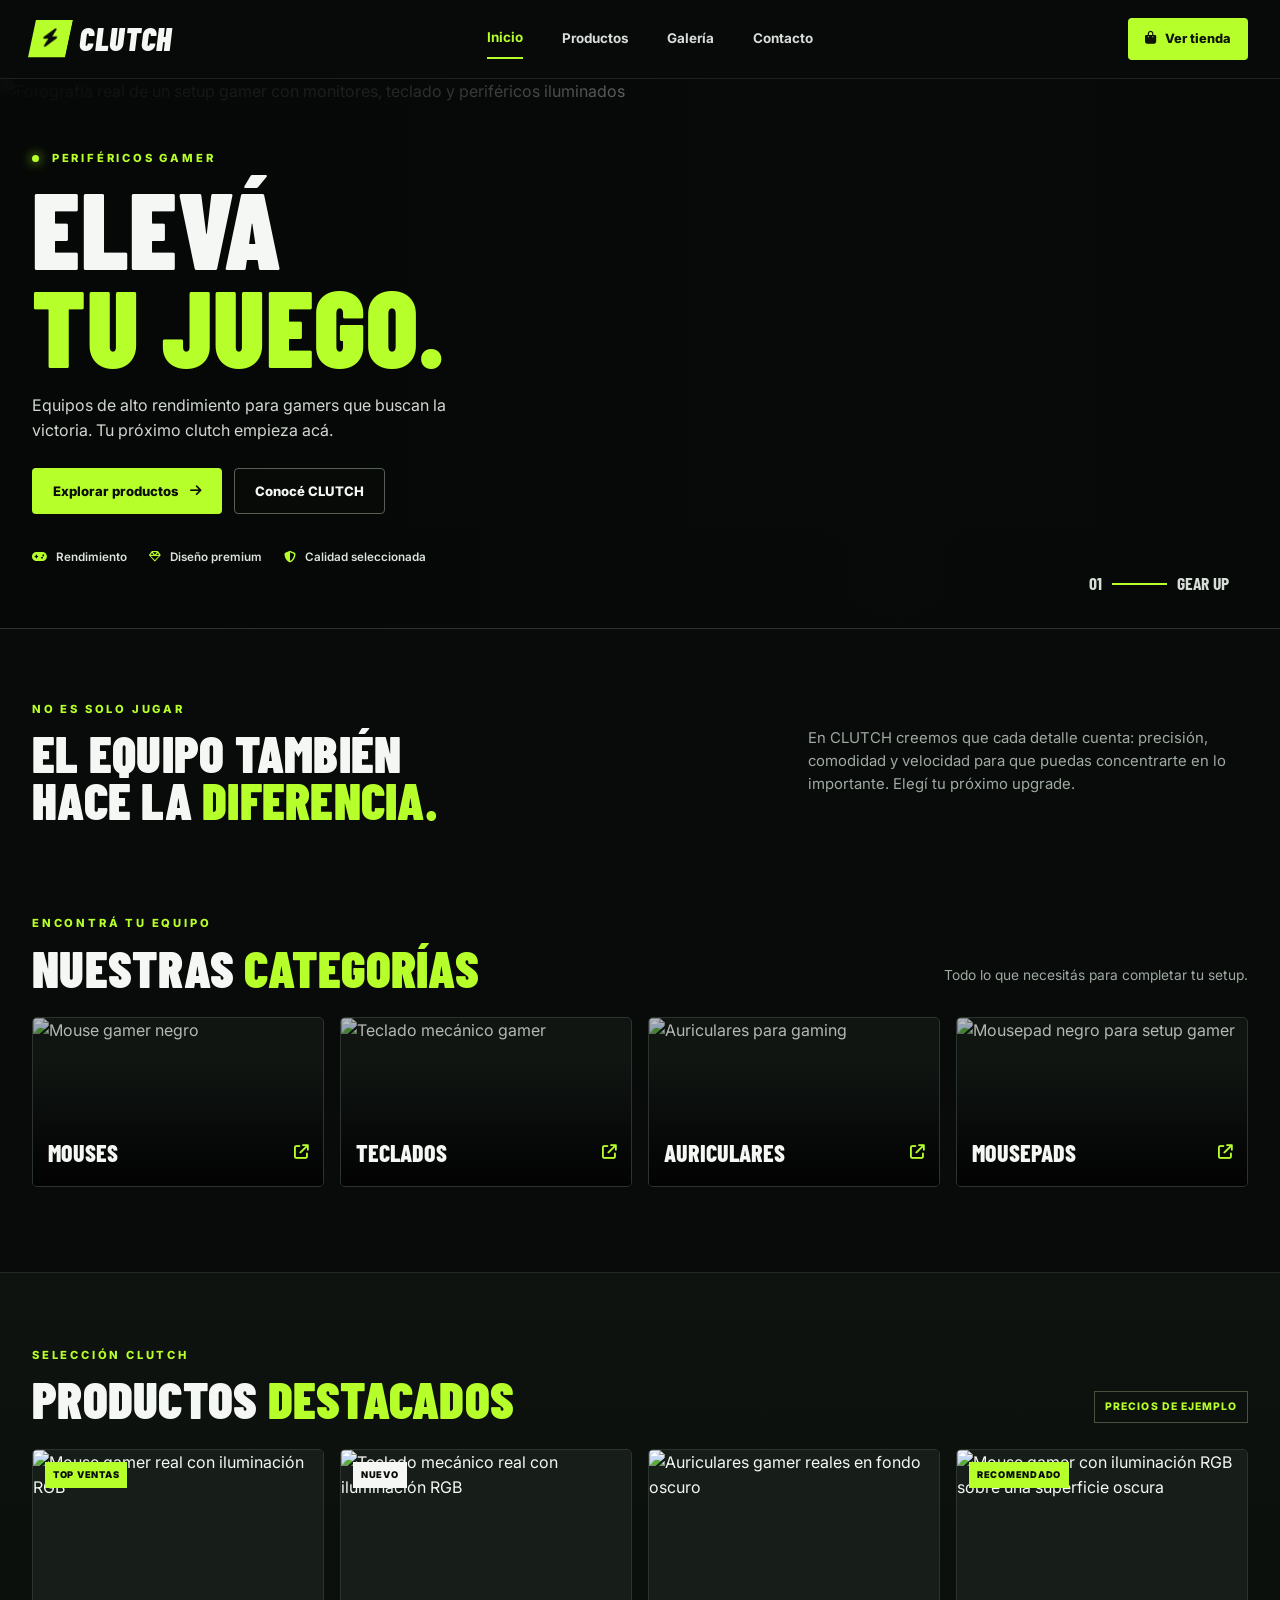
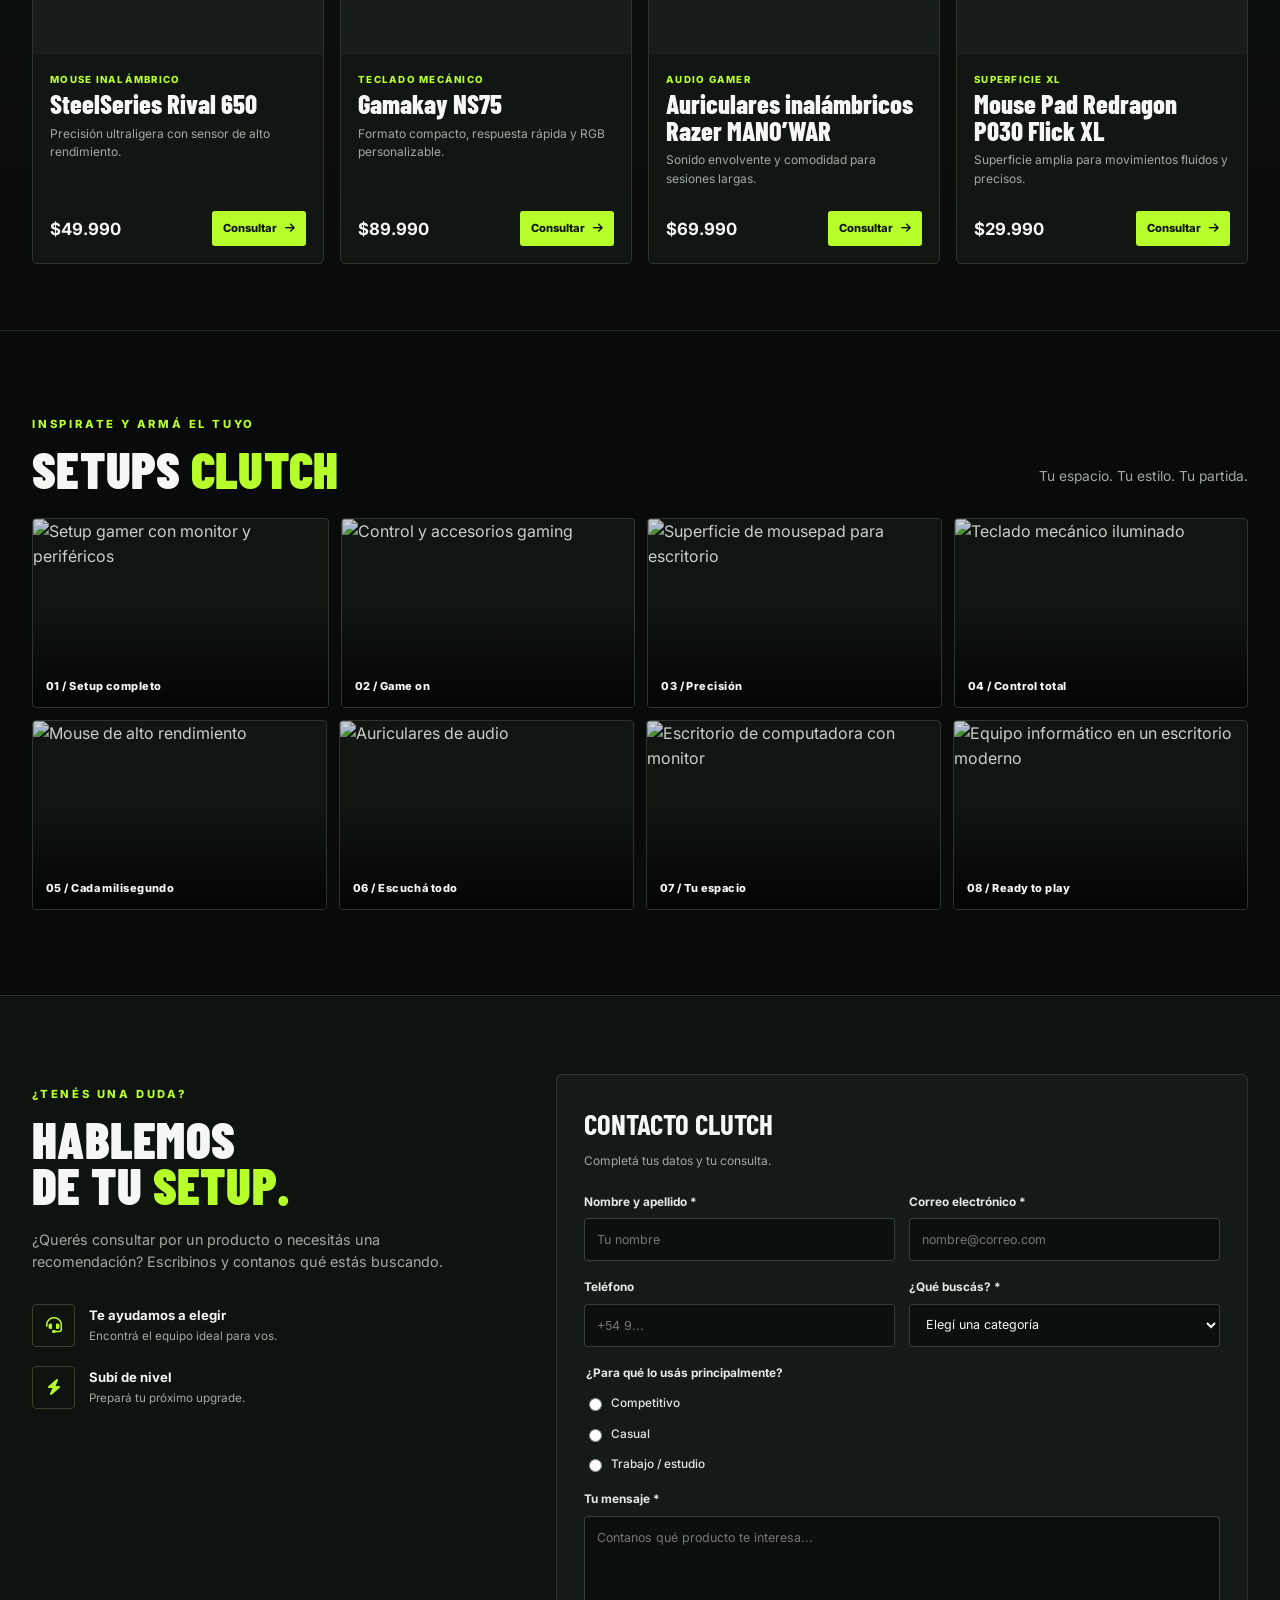
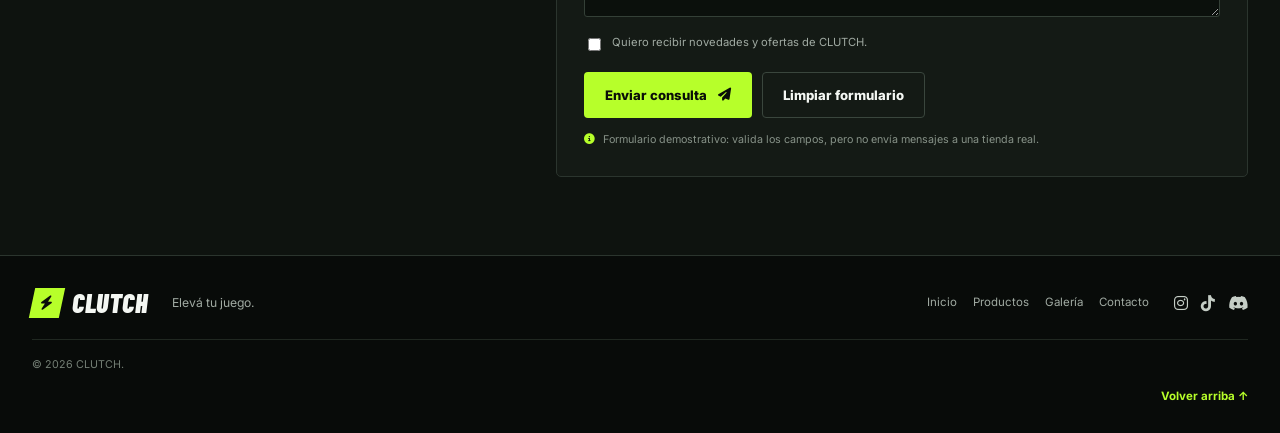
==== index.html @ 19887356 "feat: crear estructura inicial de CLUTCH" ====
<!DOCTYPE html>
<html lang="es">
<head>
  <meta charset="UTF-8">
  <meta name="viewport" content="width=device-width, initial-scale=1.0">
  <meta name="description" content="CLUTCH: periféricos gamer para elevar tu juego. Mouses, teclados, auriculares y mousepads.">
  <title>CLUTCH | Elevá tu juego</title>
  <link rel="preconnect" href="https://fonts.googleapis.com">
  <link rel="preconnect" href="https://fonts.gstatic.com" crossorigin>
  <link href="https://fonts.googleapis.com/css2?family=Barlow+Condensed:wght@500;600;700;800;900&family=Inter:wght@400;500;600;700;800&display=swap" rel="stylesheet">
  <link rel="stylesheet" href="https://cdnjs.cloudflare.com/ajax/libs/font-awesome/6.5.2/css/all.min.css">
  <link rel="stylesheet" href="css/styles.css">
</head>
<body>
  <!-- Encabezado: marca y navegación semántica -->
  <header class="site-header" id="inicio">
    <a class="brand" href="#inicio" aria-label="CLUTCH, inicio">
      <span class="brand-symbol" aria-hidden="true"><i class="fa-solid fa-bolt"></i></span>
      <span>CLUTCH</span>
    </a>
    <nav class="main-nav" aria-label="Navegación principal">
      <a class="active" href="#inicio">Inicio</a>
      <a href="#productos">Productos</a>
      <a href="#galeria">Galería</a>
      <a href="#contacto">Contacto</a>
    </nav>
    <a class="header-cta" href="#productos"><i class="fa-solid fa-bag-shopping" aria-hidden="true"></i> Ver tienda</a>
  </header>

  <main>
    <!-- Sección 1: portada / hero con imagen amplia -->
    <section class="hero" aria-labelledby="hero-title">
      <img class="hero-bg" src="https://images.unsplash.com/photo-1636487658581-a7d60d465e35?auto=format&fit=crop&w=1800&q=90" alt="Fotografía real de un setup gamer con monitores, teclado y periféricos iluminados">
      <div class="hero-shade"></div>
      <div class="hero-content">
        <p class="eyebrow"><span class="live-dot"></span> PERIFÉRICOS GAMER</p>
        <h1 id="hero-title">ELEVÁ<br><span>TU JUEGO.</span></h1>
        <p class="hero-text">Equipos de alto rendimiento para gamers que buscan la victoria. Tu próximo clutch empieza acá.</p>
        <div class="hero-actions">
          <a class="button button-primary" href="#productos">Explorar productos <i class="fa-solid fa-arrow-right" aria-hidden="true"></i></a>
          <a class="button button-outline" href="#marca">Conocé CLUTCH</a>
        </div>
        <div class="hero-points"><span><i class="fa-solid fa-gamepad" aria-hidden="true"></i> Rendimiento</span><span><i class="fa-regular fa-gem" aria-hidden="true"></i> Diseño premium</span><span><i class="fa-solid fa-shield-halved" aria-hidden="true"></i> Calidad seleccionada</span></div>
      </div>
      <div class="hero-index" aria-hidden="true">01 <span></span> GEAR UP</div>
    </section>

    <!-- Presentación breve de la marca -->
    <section class="brand-intro section-wrap" id="marca">
      <div><p class="eyebrow">NO ES SOLO JUGAR</p><h2>EL EQUIPO TAMBIÉN<br>HACE LA <span>DIFERENCIA.</span></h2></div>
      <p>En CLUTCH creemos que cada detalle cuenta: precisión, comodidad y velocidad para que puedas concentrarte en lo importante. Elegí tu próximo upgrade.</p>
    </section>

    <!-- Categorías -->
    <section class="categories section-wrap" aria-labelledby="categories-title">
      <div class="section-title"><div><p class="eyebrow">ENCONTRÁ TU EQUIPO</p><h2 id="categories-title">NUESTRAS <span>CATEGORÍAS</span></h2></div><p>Todo lo que necesitás para completar tu setup.</p></div>
      <div class="category-grid">
        <a class="category-card" href="#productos"><img src="https://images.unsplash.com/photo-1636036758527-266adfee3fcf?auto=format&fit=crop&w=900&q=85" alt="Mouse gamer negro"><span>Mouses <i class="fa-solid fa-arrow-up-right-from-square" aria-hidden="true"></i></span></a>
        <a class="category-card" href="#productos"><img src="https://images.unsplash.com/photo-1771521971801-b24e291166d1?auto=format&fit=crop&w=900&q=85" alt="Teclado mecánico gamer"><span>Teclados <i class="fa-solid fa-arrow-up-right-from-square" aria-hidden="true"></i></span></a>
        <a class="category-card" href="#productos"><img src="https://images.unsplash.com/photo-1679429973860-d430a100db8c?auto=format&fit=crop&w=900&q=85" alt="Auriculares para gaming"><span>Auriculares <i class="fa-solid fa-arrow-up-right-from-square" aria-hidden="true"></i></span></a>
        <a class="category-card" href="#productos"><img src="https://images.unsplash.com/photo-1629429408209-1f912961dbd8?auto=format&fit=crop&w=900&q=85" alt="Mousepad negro para setup gamer"><span>Mousepads <i class="fa-solid fa-arrow-up-right-from-square" aria-hidden="true"></i></span></a>
      </div>
    </section>

    <!-- Sección 2: tarjetas de productos usando Flexbox -->
    <section class="products-section" id="productos" aria-labelledby="products-title">
      <div class="section-wrap">
        <div class="section-title"><div><p class="eyebrow">SELECCIÓN CLUTCH</p><h2 id="products-title">PRODUCTOS <span>DESTACADOS</span></h2></div><span class="demo-label">PRECIOS DE EJEMPLO</span></div>
        <div class="product-grid">
          <article class="product-card"><div class="product-image"><span class="product-badge">TOP VENTAS</span><img src="https://images.unsplash.com/photo-1636036758527-266adfee3fcf?auto=format&fit=crop&w=900&q=85" alt="Mouse gamer real con iluminación RGB"></div><div class="product-info"><p class="product-type">MOUSE INALÁMBRICO</p><h3>SteelSeries Rival 650</h3><p class="product-description">Precisión ultraligera con sensor de alto rendimiento.</p><div class="product-bottom"><strong>$49.990</strong><a class="product-button" href="#contacto" aria-label="Consultar por CLUTCH Fury X">Consultar <i class="fa-solid fa-arrow-right" aria-hidden="true"></i></a></div></div></article>
          <article class="product-card"><div class="product-image"><span class="product-badge badge-new">NUEVO</span><img src="https://images.unsplash.com/photo-1771521971801-b24e291166d1?auto=format&fit=crop&w=900&q=85" alt="Teclado mecánico real con iluminación RGB"></div><div class="product-info"><p class="product-type">TECLADO MECÁNICO</p><h3> Gamakay NS75</h3><p class="product-description">Formato compacto, respuesta rápida y RGB personalizable.</p><div class="product-bottom"><strong>$89.990</strong><a class="product-button" href="#contacto" aria-label="Consultar por CLUTCH Core TKL">Consultar <i class="fa-solid fa-arrow-right" aria-hidden="true"></i></a></div></div></article>
          <article class="product-card"><div class="product-image"><img src="https://images.unsplash.com/photo-1679429973860-d430a100db8c?auto=format&fit=crop&w=900&q=85" alt="Auriculares gamer reales en fondo oscuro"></div><div class="product-info"><p class="product-type">AUDIO GAMER</p><h3>Auriculares inalámbricos Razer MANO’WAR</h3><p class="product-description">Sonido envolvente y comodidad para sesiones largas.</p><div class="product-bottom"><strong>$69.990</strong><a class="product-button" href="#contacto" aria-label="Consultar por CLUTCH Vibe">Consultar <i class="fa-solid fa-arrow-right" aria-hidden="true"></i></a></div></div></article>
          <article class="product-card"><div class="product-image"><span class="product-badge">RECOMENDADO</span><img src="https://images.unsplash.com/photo-1629429408209-1f912961dbd8?auto=format&fit=crop&w=900&q=85" alt="Mouse gamer con iluminación RGB sobre una superficie oscura"></div><div class="product-info"><p class="product-type">SUPERFICIE XL</p><h3>Mouse Pad Redragon P030 Flick XL</h3><p class="product-description">Superficie amplia para movimientos fluidos y precisos.</p><div class="product-bottom"><strong>$29.990</strong><a class="product-button" href="#contacto" aria-label="Consultar por CLUTCH XL Pro">Consultar <i class="fa-solid fa-arrow-right" aria-hidden="true"></i></a></div></div></article>
        </div>
      </div>
    </section>

    <!-- Sección 3: galería con al menos ocho imágenes, Flexbox y flex-wrap -->
    <section class="gallery-section section-wrap" id="galeria" aria-labelledby="gallery-title">
      <div class="section-title"><div><p class="eyebrow">INSPIRATE Y ARMÁ EL TUYO</p><h2 id="gallery-title">SETUPS <span>CLUTCH</span></h2></div><p>Tu espacio. Tu estilo. Tu partida.</p></div>
      <div class="gallery">
        <figure class="gallery-item gallery-wide"><img src="https://images.unsplash.com/photo-1593640408182-31c70c8268f5?auto=format&fit=crop&w=1000&q=85" alt="Setup gamer con monitor y periféricos"><figcaption>01 / Setup completo</figcaption></figure>
        <figure class="gallery-item"><img src="https://images.unsplash.com/photo-1612287230202-1ff1d85d1bdf?auto=format&fit=crop&w=800&q=85" alt="Control y accesorios gaming"><figcaption>02 / Game on</figcaption></figure>
        <figure class="gallery-item"><img src="https://images.unsplash.com/photo-1629429408209-1f912961dbd8?auto=format&fit=crop&w=900&q=85" alt="Superficie de mousepad para escritorio"><figcaption>03 / Precisión</figcaption></figure>
        <figure class="gallery-item"><img src="https://images.unsplash.com/photo-1771521971801-b24e291166d1?auto=format&fit=crop&w=900&q=85" alt="Teclado mecánico iluminado"><figcaption>04 / Control total</figcaption></figure>
        <figure class="gallery-item"><img src="https://images.unsplash.com/photo-1636036758527-266adfee3fcf?auto=format&fit=crop&w=900&q=85" alt="Mouse de alto rendimiento"><figcaption>05 / Cada milisegundo</figcaption></figure>
        <figure class="gallery-item"><img src="https://images.unsplash.com/photo-1679429973860-d430a100db8c?auto=format&fit=crop&w=900&q=85" alt="Auriculares de audio"><figcaption>06 / Escuchá todo</figcaption></figure>
        <figure class="gallery-item"><img src="https://images.unsplash.com/photo-1547394765-185e1e68f34e?auto=format&fit=crop&w=800&q=85" alt="Escritorio de computadora con monitor"><figcaption>07 / Tu espacio</figcaption></figure>
        <figure class="gallery-item"><img src="https://images.unsplash.com/photo-1593640495253-23196b27a87f?auto=format&fit=crop&w=800&q=85" alt="Equipo informático en un escritorio moderno"><figcaption>08 / Ready to play</figcaption></figure>
      </div>
    </section>

    <!-- Sección 4: formulario con texto, email, teléfono, select, radio, checkbox y textarea -->
    <section class="contact-section" id="contacto" aria-labelledby="contact-title">
      <div class="contact-layout section-wrap">
        <div class="contact-copy"><p class="eyebrow">¿TENÉS UNA DUDA?</p><h2 id="contact-title">HABLEMOS<br>DE TU <span>SETUP.</span></h2><p>¿Querés consultar por un producto o necesitás una recomendación? Escribinos y contanos qué estás buscando.</p><div class="contact-perk"><i class="fa-solid fa-headset" aria-hidden="true"></i><div><strong>Te ayudamos a elegir</strong><span>Encontrá el equipo ideal para vos.</span></div></div><div class="contact-perk"><i class="fa-solid fa-bolt" aria-hidden="true"></i><div><strong>Subí de nivel</strong><span>Prepará tu próximo upgrade.</span></div></div></div>
        <form class="contact-form" action="#contacto" method="get">
          <div class="form-heading"><h3>CONTACTO CLUTCH</h3><p>Completá tus datos y tu consulta.</p></div>
          <div class="form-grid">
            <div class="form-field"><label for="nombre">Nombre y apellido *</label><input id="nombre" name="nombre" type="text" placeholder="Tu nombre" autocomplete="name" required></div>
            <div class="form-field"><label for="email">Correo electrónico *</label><input id="email" name="email" type="email" placeholder="nombre@correo.com" autocomplete="email" required></div>
            <div class="form-field"><label for="telefono">Teléfono</label><input id="telefono" name="telefono" type="tel" placeholder="+54 9..." autocomplete="tel"></div>
            <div class="form-field"><label for="motivo">¿Qué buscás? *</label><select id="motivo" name="motivo" required><option value="">Elegí una categoría</option><option value="mouse">Mouse</option><option value="teclado">Teclado</option><option value="auriculares">Auriculares</option><option value="mousepad">Mousepad</option><option value="otro">Otro / asesoramiento</option></select></div>
            <fieldset class="form-field form-choice"><legend>¿Para qué lo usás principalmente?</legend><label class="choice-label"><input type="radio" name="uso" value="competitivo" required> Competitivo</label><label class="choice-label"><input type="radio" name="uso" value="casual"> Casual</label><label class="choice-label"><input type="radio" name="uso" value="trabajo"> Trabajo / estudio</label></fieldset>
            <div class="form-field form-full"><label for="mensaje">Tu mensaje *</label><textarea id="mensaje" name="mensaje" rows="4" placeholder="Contanos qué producto te interesa..." required></textarea></div>
          </div>
          <label class="consent"><input type="checkbox" name="novedades" value="si"> Quiero recibir novedades y ofertas de CLUTCH.</label>
          <div class="form-buttons"><button class="button button-primary" type="submit">Enviar consulta <i class="fa-solid fa-paper-plane" aria-hidden="true"></i></button><button class="button button-reset" type="reset">Limpiar formulario</button></div>
          <p class="form-note"><i class="fa-solid fa-circle-info" aria-hidden="true"></i> Formulario demostrativo: valida los campos, pero no envía mensajes a una tienda real.</p>
        </form>
      </div>
    </section>
  </main>

  <!-- Pie de página -->
  <footer class="site-footer">
    <a class="brand footer-brand" href="#inicio"><span class="brand-symbol" aria-hidden="true"><i class="fa-solid fa-bolt"></i></span><span>CLUTCH</span></a>
    <p class="footer-tagline">Elevá tu juego.</p>
    <nav class="footer-nav" aria-label="Navegación del pie de página"><a href="#inicio">Inicio</a><a href="#productos">Productos</a><a href="#galeria">Galería</a><a href="#contacto">Contacto</a></nav>
    <div class="social-links" aria-label="Redes sociales de ejemplo"><a href="#contacto" aria-label="Instagram"><i class="fa-brands fa-instagram"></i></a><a href="#contacto" aria-label="TikTok"><i class="fa-brands fa-tiktok"></i></a><a href="#contacto" aria-label="Discord"><i class="fa-brands fa-discord"></i></a></div>
    <small>© 2026 CLUTCH.</small>
    <a class="back-top" href="#inicio">Volver arriba ↑</a>
  </footer>
</body>
</html>
---- css/styles.css ----
/* CLUTCH — estilos del proyecto académico. Colores y componentes centralizados. */
:root{--bg:#080b09;--surface:#101512;--surface-2:#171e19;--line:#2b352e;--text:#f4f7f3;--muted:#a0aaa2;--lime:#b7ff2a;--lime-2:#d0ff76;--font-body:'Inter',sans-serif;--font-display:'Barlow Condensed',sans-serif;--max:1280px;--shadow:0 18px 55px rgba(0,0,0,.38)}
*{box-sizing:border-box}html{scroll-behavior:smooth;scroll-padding-top:88px}body{margin:0;background:var(--bg);color:var(--text);font-family:var(--font-body);line-height:1.55}img{display:block;max-width:100%}a{color:inherit;text-decoration:none}button,input,select,textarea{font:inherit}.section-wrap{width:min(var(--max),calc(100% - 64px));margin-inline:auto}.site-header{position:sticky;z-index:10;top:0;display:flex;align-items:center;justify-content:space-between;gap:28px;padding:14px max(32px,calc((100% - var(--max))/2));border-bottom:1px solid rgba(255,255,255,.09);background:rgba(8,11,9,.94);backdrop-filter:blur(16px)}.brand{display:inline-flex;align-items:center;gap:10px;font-family:var(--font-display);font-size:2rem;font-weight:900;font-style:italic;letter-spacing:.02em}.brand-symbol{display:grid;place-items:center;width:37px;height:37px;transform:skew(-12deg);background:var(--lime);color:#0a0d0a;font-size:1.15rem}.main-nav{display:flex;align-items:center;gap:clamp(18px,3vw,42px);font-size:.84rem;font-weight:700}.main-nav a{padding:9px 0;color:#d7ddd8;transition:color .2s}.main-nav a:hover,.main-nav a.active{color:var(--lime)}.main-nav a.active{border-bottom:2px solid var(--lime)}.header-cta{display:inline-flex;align-items:center;gap:9px;padding:11px 17px;border-radius:4px;background:var(--lime);color:#10150b;font-size:.8rem;font-weight:800;transition:transform .2s,background .2s}.header-cta:hover,.button:hover,.product-button:hover{transform:translateY(-2px);background:var(--lime-2)}
/* Hero: imagen de portada local, oscurecida para facilitar la lectura */
.hero{position:relative;display:flex;align-items:center;min-height:550px;overflow:hidden;border-bottom:1px solid var(--line);background:#080b09}.hero-bg,.hero-shade{position:absolute;inset:0;width:100%;height:100%}.hero-bg{object-fit:cover;object-position:center 54%;opacity:.83}.hero-shade{background:linear-gradient(90deg,rgba(5,8,6,.98) 0%,rgba(5,8,6,.88) 29%,rgba(5,8,6,.24) 70%,rgba(5,8,6,.72) 100%),linear-gradient(0deg,rgba(5,8,6,.35),transparent 35%)}.hero-content{position:relative;z-index:1;width:min(var(--max),calc(100% - 64px));margin:0 auto;padding:65px 0 55px}.eyebrow{margin:0 0 12px;color:var(--lime);font-size:.7rem;font-weight:800;letter-spacing:.25em}.live-dot{display:inline-block;width:7px;height:7px;margin-right:8px;border-radius:50%;background:var(--lime);box-shadow:0 0 12px var(--lime)}h1,h2,h3,p{margin-top:0}h1,h2{font-family:var(--font-display);font-weight:900;line-height:.91;letter-spacing:.005em}h1{max-width:650px;margin-bottom:18px;font-size:clamp(4.5rem,8.4vw,8rem)}h1 span,h2 span{color:var(--lime)}.hero-text{max-width:440px;margin-bottom:25px;color:#d1d7d1;font-size:1rem}.hero-actions{display:flex;flex-wrap:wrap;gap:12px}.button{display:inline-flex;align-items:center;justify-content:center;gap:11px;min-height:45px;padding:12px 20px;border:1px solid transparent;border-radius:4px;font-size:.82rem;font-weight:800;cursor:pointer;transition:transform .2s,background .2s,border-color .2s}.button-primary{background:var(--lime);color:#0a0e08}.button-outline{border-color:#566057;background:rgba(10,14,11,.45);color:var(--text)}.button-outline:hover{border-color:var(--lime)}.hero-points{display:flex;flex-wrap:wrap;gap:22px;margin-top:34px;color:#dce2dc;font-size:.73rem;font-weight:600}.hero-points i{margin-right:6px;color:var(--lime)}.hero-index{position:absolute;right:4%;bottom:30px;display:flex;align-items:center;gap:10px;color:#d6ddd6;font-family:var(--font-display);font-size:1.1rem;font-weight:700}.hero-index span{display:block;width:55px;height:2px;background:var(--lime)}
/* Introducción */
.brand-intro{display:flex;align-items:center;justify-content:space-between;gap:50px;padding-block:72px}.brand-intro h2,.section-title h2,.contact-copy h2{margin:0;font-size:clamp(2.5rem,4vw,4.2rem)}.brand-intro>p{max-width:440px;margin:0;color:var(--muted);font-size:.93rem}.section-title{display:flex;align-items:end;justify-content:space-between;gap:28px;margin-bottom:26px}.section-title h2{font-size:clamp(2.4rem,4vw,3.7rem)}.section-title>p{max-width:310px;margin:0 0 5px;color:var(--muted);font-size:.86rem}.categories{padding-block:20px 85px}.category-grid{display:flex;flex-wrap:wrap;gap:16px}.category-card{position:relative;display:flex;flex:1 1 calc(25% - 16px);align-items:end;min-width:190px;height:170px;overflow:hidden;border:1px solid var(--line);border-radius:5px;background:var(--surface)}.category-card:after{position:absolute;inset:25% 0 0;background:linear-gradient(transparent,rgba(0,0,0,.9));content:""}.category-card img{position:absolute;width:100%;height:100%;object-fit:cover;opacity:.72;transition:transform .35s,opacity .35s}.category-card:hover img{transform:scale(1.06);opacity:1}.category-card span{position:relative;z-index:1;display:flex;align-items:center;justify-content:space-between;width:100%;padding:15px;font-family:var(--font-display);font-size:1.5rem;font-weight:800;text-transform:uppercase}.category-card i{color:var(--lime);font-size:.9rem}
/* Productos destacados: tarjetas alineadas con Flexbox */
.products-section{padding-block:74px 66px;border-block:1px solid #202922;background:linear-gradient(180deg,#0e130f,#090c0a)}.demo-label{padding:7px 10px;border:1px solid #46513e;color:var(--lime);font-size:.65rem;font-weight:800;letter-spacing:.1em}.product-grid{display:flex;flex-wrap:wrap;gap:16px}.product-card{display:flex;flex:1 1 calc(25% - 16px);flex-direction:column;min-width:220px;overflow:hidden;border:1px solid var(--line);border-radius:5px;background:#111612;transition:transform .25s,border-color .25s}.product-card:hover{transform:translateY(-5px);border-color:#6c8b43}.product-image{position:relative;height:205px;overflow:hidden;background:#171d19}.product-image img{width:100%;height:100%;object-fit:cover;transition:transform .4s}.product-card:hover .product-image img{transform:scale(1.05)}.product-badge{position:absolute;z-index:1;top:12px;left:12px;padding:6px 8px;background:var(--lime);color:#0a0e08;font-size:.58rem;font-weight:900;letter-spacing:.08em}.badge-new{background:#f4f7f3}.product-info{display:flex;flex:1;flex-direction:column;padding:17px}.product-type{margin-bottom:4px;color:var(--lime);font-size:.61rem;font-weight:800;letter-spacing:.13em}.product-info h3{margin-bottom:7px;font-family:var(--font-display);font-size:1.65rem;font-weight:800;line-height:1}.product-description{min-height:42px;margin-bottom:18px;color:var(--muted);font-size:.75rem}.product-bottom{display:flex;align-items:center;justify-content:space-between;gap:10px;margin-top:auto}.product-bottom strong{font-size:1.05rem}.product-button{display:inline-flex;align-items:center;gap:8px;padding:9px 11px;border-radius:3px;background:var(--lime);color:#10150b;font-size:.7rem;font-weight:800;transition:transform .2s,background .2s}.price-disclaimer{margin:18px 0 0;color:#7f8a80;font-size:.68rem}
/* Galería: ocho imágenes y flex-wrap para varias filas */
.gallery-section{padding-block:85px}.gallery{display:flex;flex-wrap:wrap;gap:12px}.gallery-item{position:relative;flex:1 1 calc(25% - 12px);min-width:180px;height:190px;overflow:hidden;margin:0;border:1px solid var(--line);border-radius:4px;background:var(--surface)}.gallery-item.gallery-wide{flex-grow:2}.gallery-item img{width:100%;height:100%;object-fit:cover;opacity:.82;transition:transform .4s,opacity .4s}.gallery-item:hover img{transform:scale(1.06);opacity:1}.gallery-item:after{position:absolute;inset:45% 0 0;background:linear-gradient(transparent,rgba(0,0,0,.8));content:""}.gallery-item figcaption{position:absolute;z-index:1;right:13px;bottom:12px;left:13px;font-size:.69rem;font-weight:800;letter-spacing:.04em}
/* Contacto: formulario con distintos tipos de campos */
.contact-section{padding-block:78px;border-top:1px solid var(--line);background:#0e130f}.contact-layout{display:flex;align-items:flex-start;gap:65px}.contact-copy{flex:0 1 40%;padding-top:12px}.contact-copy h2{margin-bottom:20px}.contact-copy>p:not(.eyebrow){max-width:430px;margin-bottom:30px;color:var(--muted);font-size:.9rem}.contact-perk{display:flex;align-items:center;gap:14px;margin-top:19px}.contact-perk>i{display:grid;place-items:center;width:43px;height:43px;border:1px solid #34422e;border-radius:4px;color:var(--lime)}.contact-perk strong,.contact-perk span{display:block}.contact-perk strong{font-size:.82rem}.contact-perk span{margin-top:2px;color:var(--muted);font-size:.73rem}.contact-form{flex:1 1 60%;min-width:0;padding:27px;border:1px solid var(--line);border-radius:5px;background:#141a15}.form-heading h3{margin-bottom:5px;font-family:var(--font-display);font-size:1.8rem}.form-heading p{margin-bottom:22px;color:var(--muted);font-size:.75rem}.form-grid{display:flex;flex-wrap:wrap;gap:17px 14px}.form-field{display:flex;flex:1 1 calc(50% - 14px);flex-direction:column;min-width:0;gap:7px}.form-field label,.form-field legend{color:#e4e9e4;font-size:.74rem;font-weight:700}.form-field input:not([type=radio]),.form-field select,.form-field textarea{width:100%;min-height:43px;padding:11px 12px;border:1px solid #344037;border-radius:3px;outline:none;background:#0b100c;color:var(--text);font-size:.78rem}.form-field textarea{resize:vertical}.form-field input:focus,.form-field select:focus,.form-field textarea:focus{border-color:var(--lime);box-shadow:0 0 0 2px rgba(183,255,42,.13)}.form-choice{min-width:0;margin:0;padding:0;border:0}.form-choice legend{margin-bottom:7px}.choice-label{display:inline-flex;align-items:center;gap:6px;margin:5px 10px 0 0;font-weight:500!important}.choice-label input,.consent input{accent-color:var(--lime)}.form-full{flex-basis:100%}.consent{display:flex;align-items:flex-start;gap:8px;margin-top:17px;color:var(--muted);font-size:.7rem}.consent input{margin-top:4px}.form-buttons{display:flex;flex-wrap:wrap;gap:10px;margin-top:18px}.button-reset{border-color:#3a463d;background:transparent;color:var(--text)}.button-reset:hover{border-color:var(--lime);background:#182019}.form-note{margin:14px 0 0;color:#879288;font-size:.67rem}.form-note i{margin-right:5px;color:var(--lime)}
/* Footer */
.site-footer{display:flex;flex-wrap:wrap;align-items:center;gap:15px 25px;padding:27px max(32px,calc((100% - var(--max))/2));border-top:1px solid var(--line);background:#080b09}.footer-brand{font-size:1.65rem}.footer-brand .brand-symbol{width:30px;height:30px;font-size:.9rem}.footer-tagline{margin:0;color:var(--muted);font-size:.76rem}.footer-nav{display:flex;gap:16px;margin-left:auto}.footer-nav a{color:var(--muted);font-size:.72rem}.footer-nav a:hover{color:var(--lime)}.social-links{display:flex;gap:13px}.social-links a{color:#c5cec6;transition:color .2s}.social-links a:hover{color:var(--lime)}.site-footer small{flex-basis:100%;padding-top:17px;border-top:1px solid #202821;color:#758076;font-size:.67rem}.back-top{margin-left:auto;color:var(--lime);font-size:.72rem;font-weight:700}a:focus-visible,button:focus-visible{outline:2px solid var(--lime);outline-offset:4px}
/* Tablet */
@media(max-width:900px){.site-header{gap:18px;padding-inline:24px}.main-nav{gap:17px}.header-cta{padding:10px}.hero{min-height:500px}.hero-content,.section-wrap{width:calc(100% - 48px)}.brand-intro{gap:30px}.contact-layout{gap:32px}.product-card{flex-basis:calc(50% - 16px)}.category-card{flex-basis:calc(50% - 16px)}.footer-nav{margin-left:0}}
/* Celulares: columnas apiladas y navegación flexible */
@media(max-width:640px){html{scroll-padding-top:150px}.section-wrap{width:calc(100% - 32px)}.site-header{position:relative;flex-wrap:wrap;gap:12px;padding:13px 16px}.brand{font-size:1.7rem}.brand-symbol{width:31px;height:31px}.main-nav{order:3;width:100%;justify-content:space-between;gap:10px;font-size:.72rem}.header-cta{margin-left:auto;padding:9px 11px;font-size:.72rem}.hero{min-height:570px;align-items:flex-end}.hero-bg{object-position:58% center}.hero-shade{background:linear-gradient(0deg,rgba(5,8,6,.98) 0%,rgba(5,8,6,.82) 48%,rgba(5,8,6,.12) 100%)}.hero-content{width:calc(100% - 32px);padding:50px 0 35px}h1{font-size:clamp(4.2rem,18vw,6.5rem)}.hero-text{max-width:390px;font-size:.9rem}.hero-actions{align-items:stretch;flex-direction:column;max-width:360px}.hero-points{gap:12px 17px;font-size:.65rem}.hero-index{right:16px;bottom:13px;font-size:.9rem}.brand-intro{align-items:flex-start;flex-direction:column;gap:20px;padding-block:55px}.brand-intro h2,.contact-copy h2{font-size:3rem}.section-title{align-items:flex-start;flex-direction:column;gap:12px}.section-title h2{font-size:2.8rem}.categories{padding-block:10px 55px}.category-grid{gap:10px}.category-card{flex-basis:calc(50% - 10px);min-width:0;height:145px}.category-card span{padding:10px;font-size:1.25rem}.products-section{padding-block:55px}.product-grid{gap:12px}.product-card{flex-basis:calc(50% - 12px);min-width:0}.product-image{height:150px}.product-info{padding:12px}.product-info h3{font-size:1.35rem}.product-description{min-height:62px;font-size:.69rem}.product-bottom{align-items:flex-start;flex-direction:column}.product-button{width:100%;justify-content:center}.demo-label{font-size:.58rem}.gallery-section{padding-block:55px}.gallery{gap:9px}.gallery-item,.gallery-item.gallery-wide{flex:1 1 calc(50% - 9px);min-width:0;height:150px}.gallery-item figcaption{right:8px;bottom:8px;left:8px;font-size:.62rem}.contact-section{padding-block:55px}.contact-layout{flex-direction:column;gap:30px}.contact-copy,.contact-form{width:100%;flex-basis:auto}.contact-form{padding:20px 15px}.form-field{flex-basis:100%}.choice-label{margin-right:7px}.form-buttons{flex-direction:column}.form-buttons .button{width:100%}.site-footer{align-items:flex-start;gap:13px;padding:25px 16px}.footer-nav{flex-wrap:wrap;gap:12px}.social-links{margin-left:auto}.site-footer small{line-height:1.6}.back-top{margin-left:0}}
@media(max-width:380px){.product-card{flex-basis:100%}.product-image{height:200px}.main-nav{font-size:.66rem}.category-card{height:125px}.category-card span{font-size:1.1rem}}
@media(prefers-reduced-motion:reduce){*,*::before,*::after{scroll-behavior:auto!important;transition-duration:.01ms!important}}
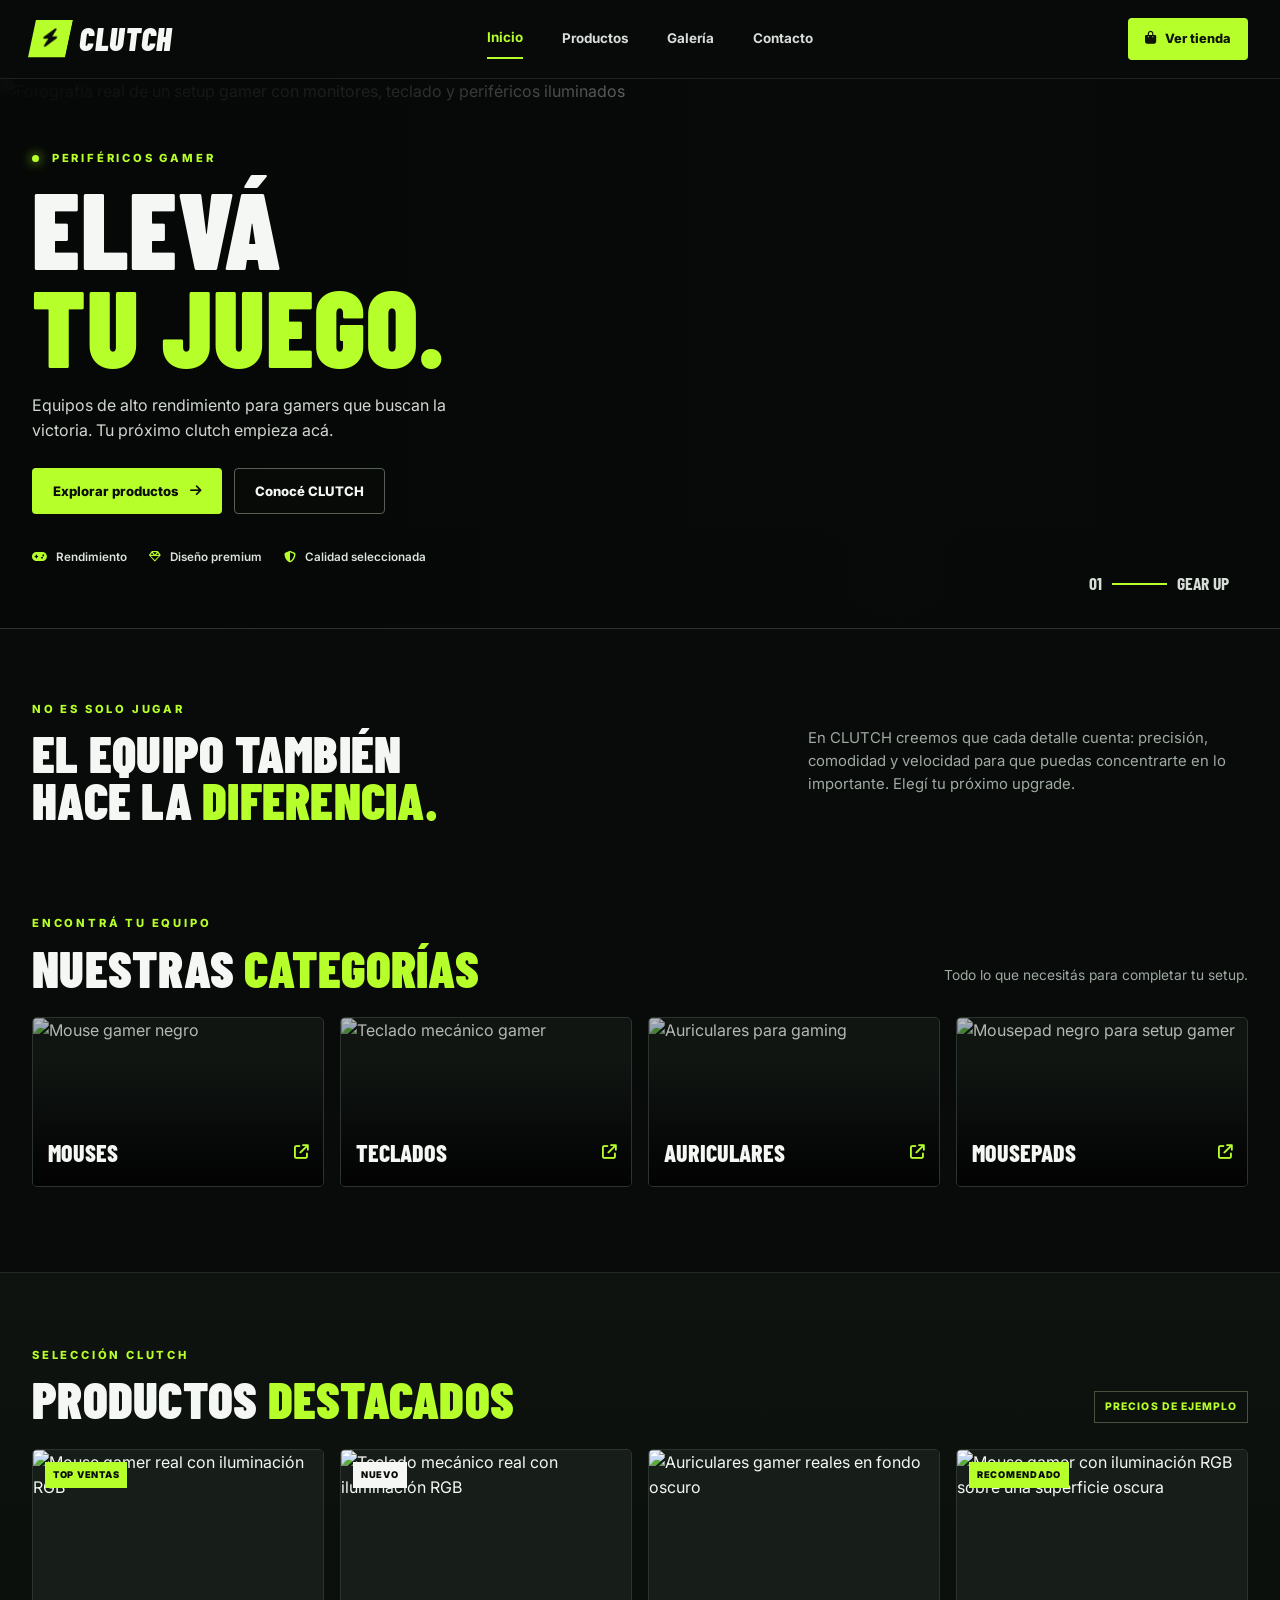
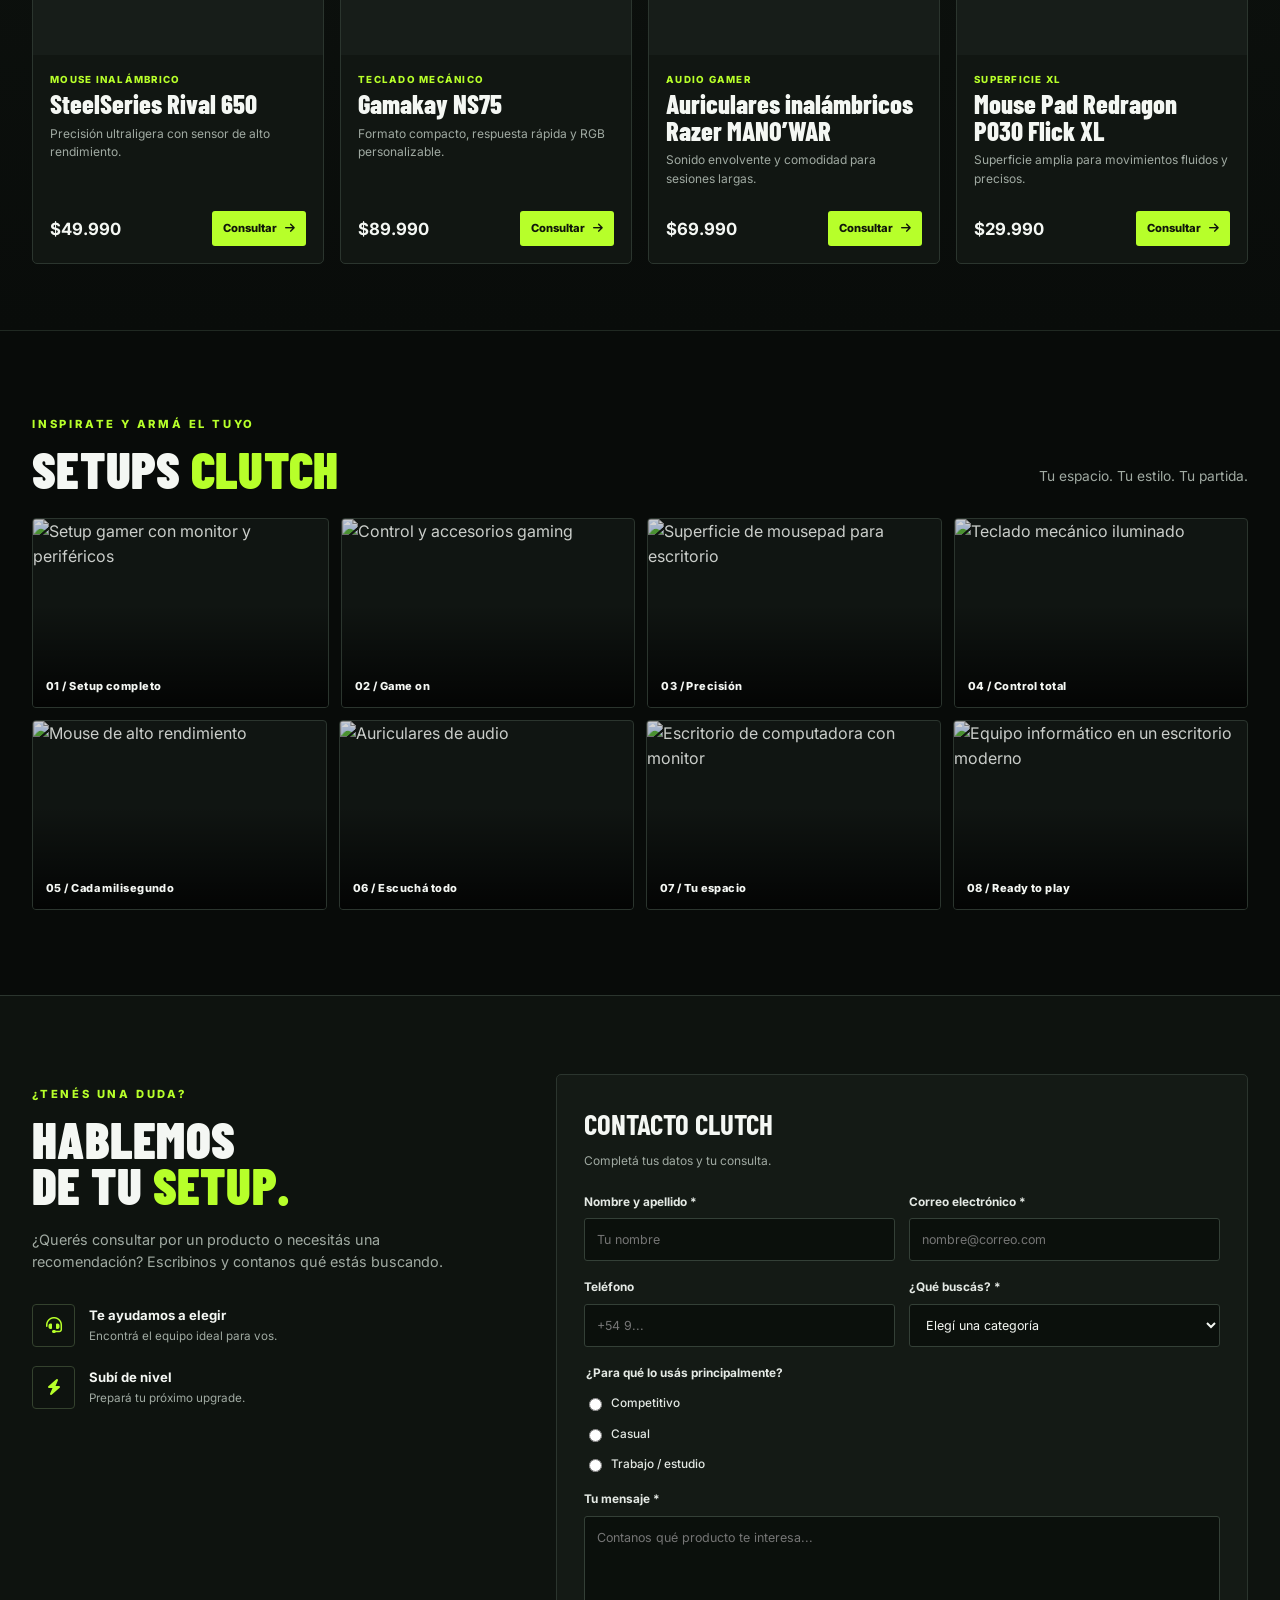
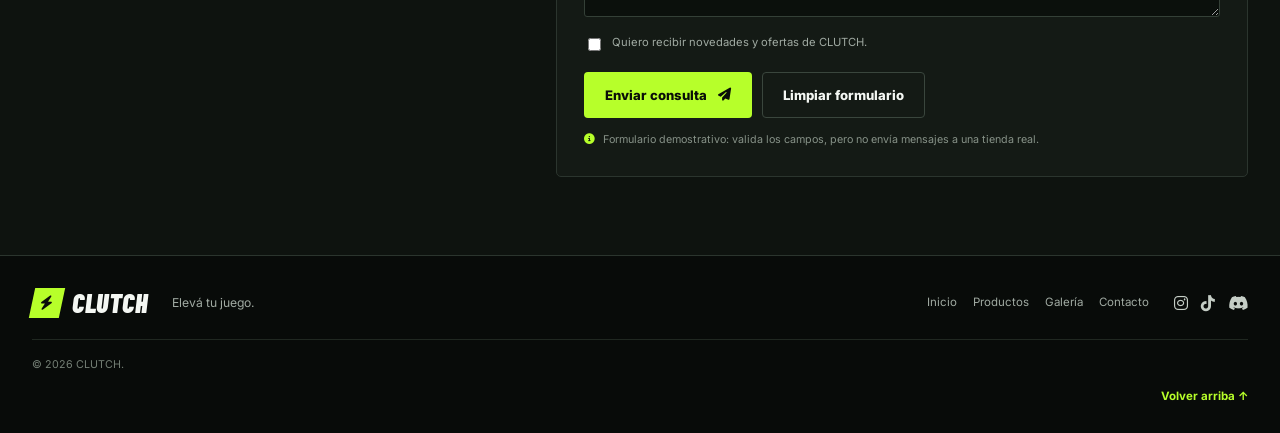
==== commit 20a9810c: "feat: personalizar título de la tienda CLUTCH" ====
--- a/index.html
+++ b/index.html
@@ -4,7 +4,7 @@
   <meta charset="UTF-8">
   <meta name="viewport" content="width=device-width, initial-scale=1.0">
   <meta name="description" content="CLUTCH: periféricos gamer para elevar tu juego. Mouses, teclados, auriculares y mousepads.">
-  <title>CLUTCH | Elevá tu juego</title>
+  <title>CLUTCH | Periféricos gamer — Elevá tu juego</title>
   <link rel="preconnect" href="https://fonts.googleapis.com">
   <link rel="preconnect" href="https://fonts.gstatic.com" crossorigin>
   <link href="https://fonts.googleapis.com/css2?family=Barlow+Condensed:wght@500;600;700;800;900&family=Inter:wght@400;500;600;700;800&display=swap" rel="stylesheet">
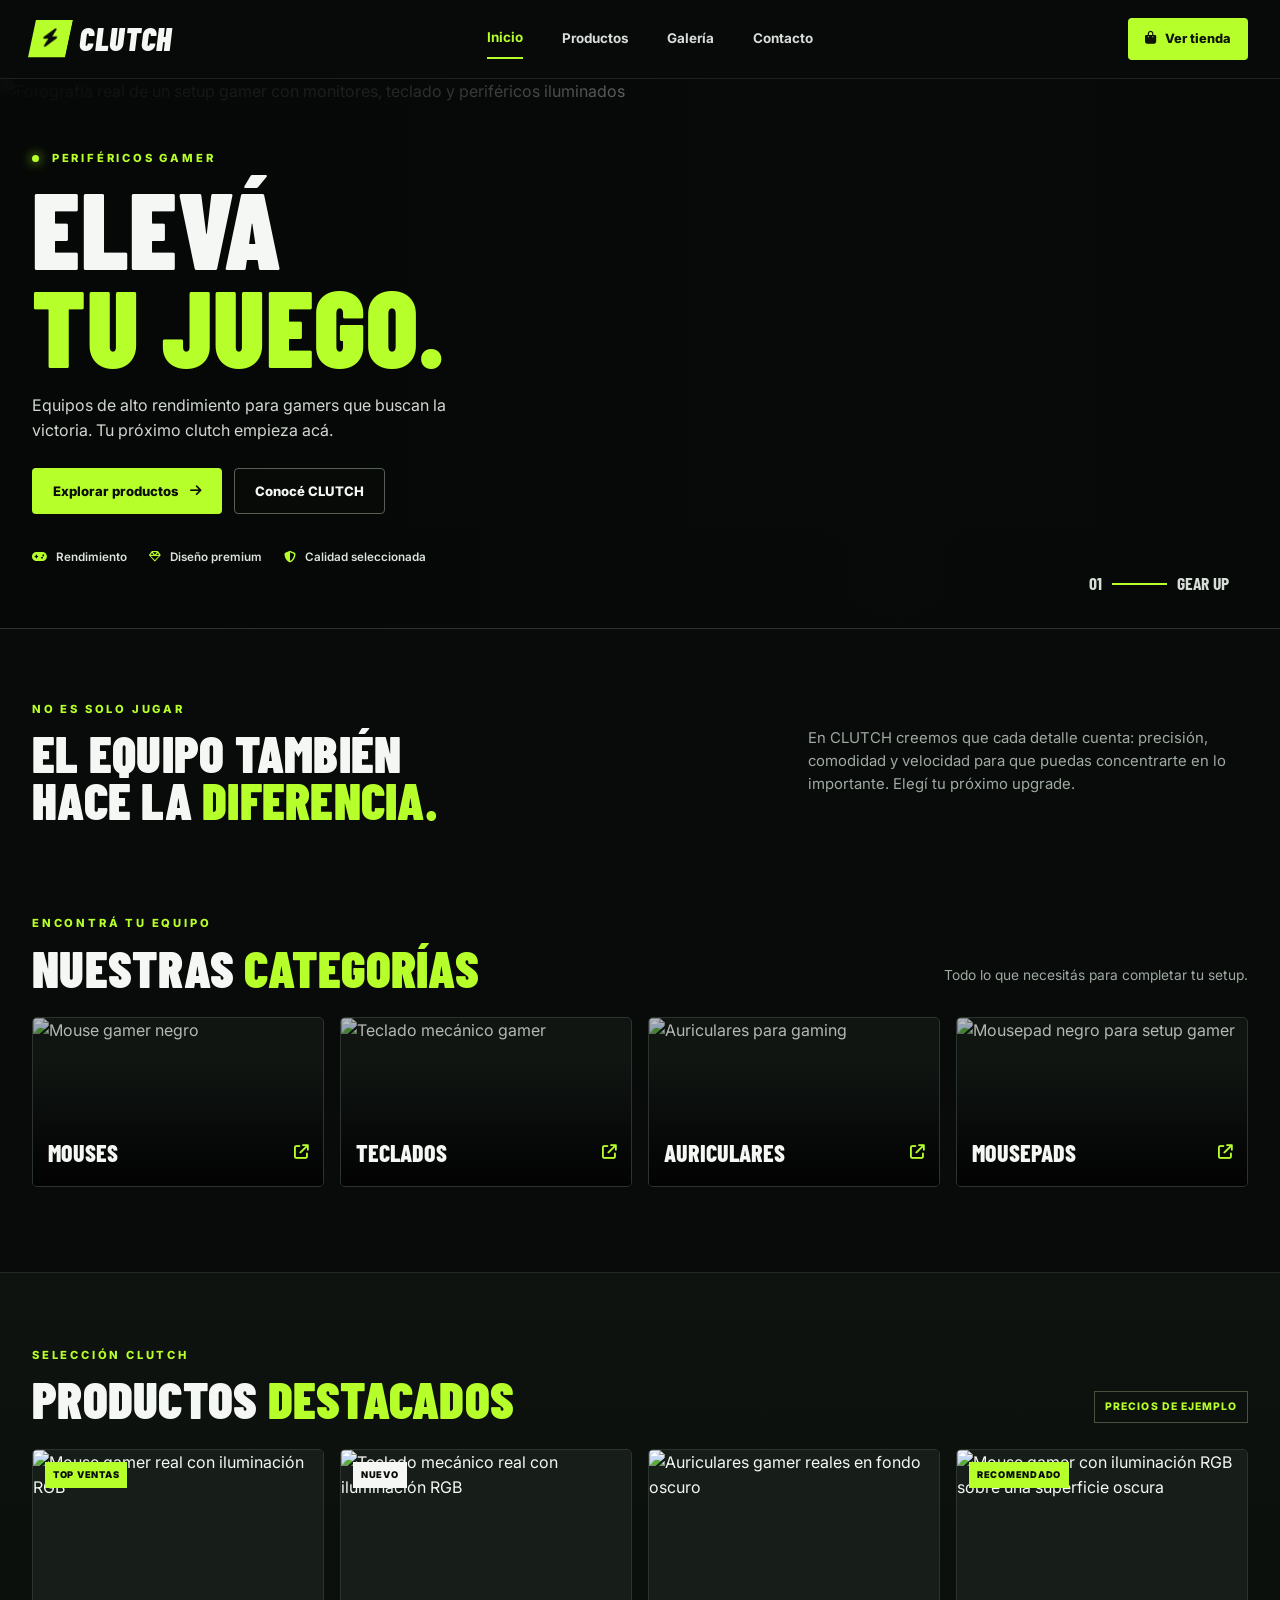
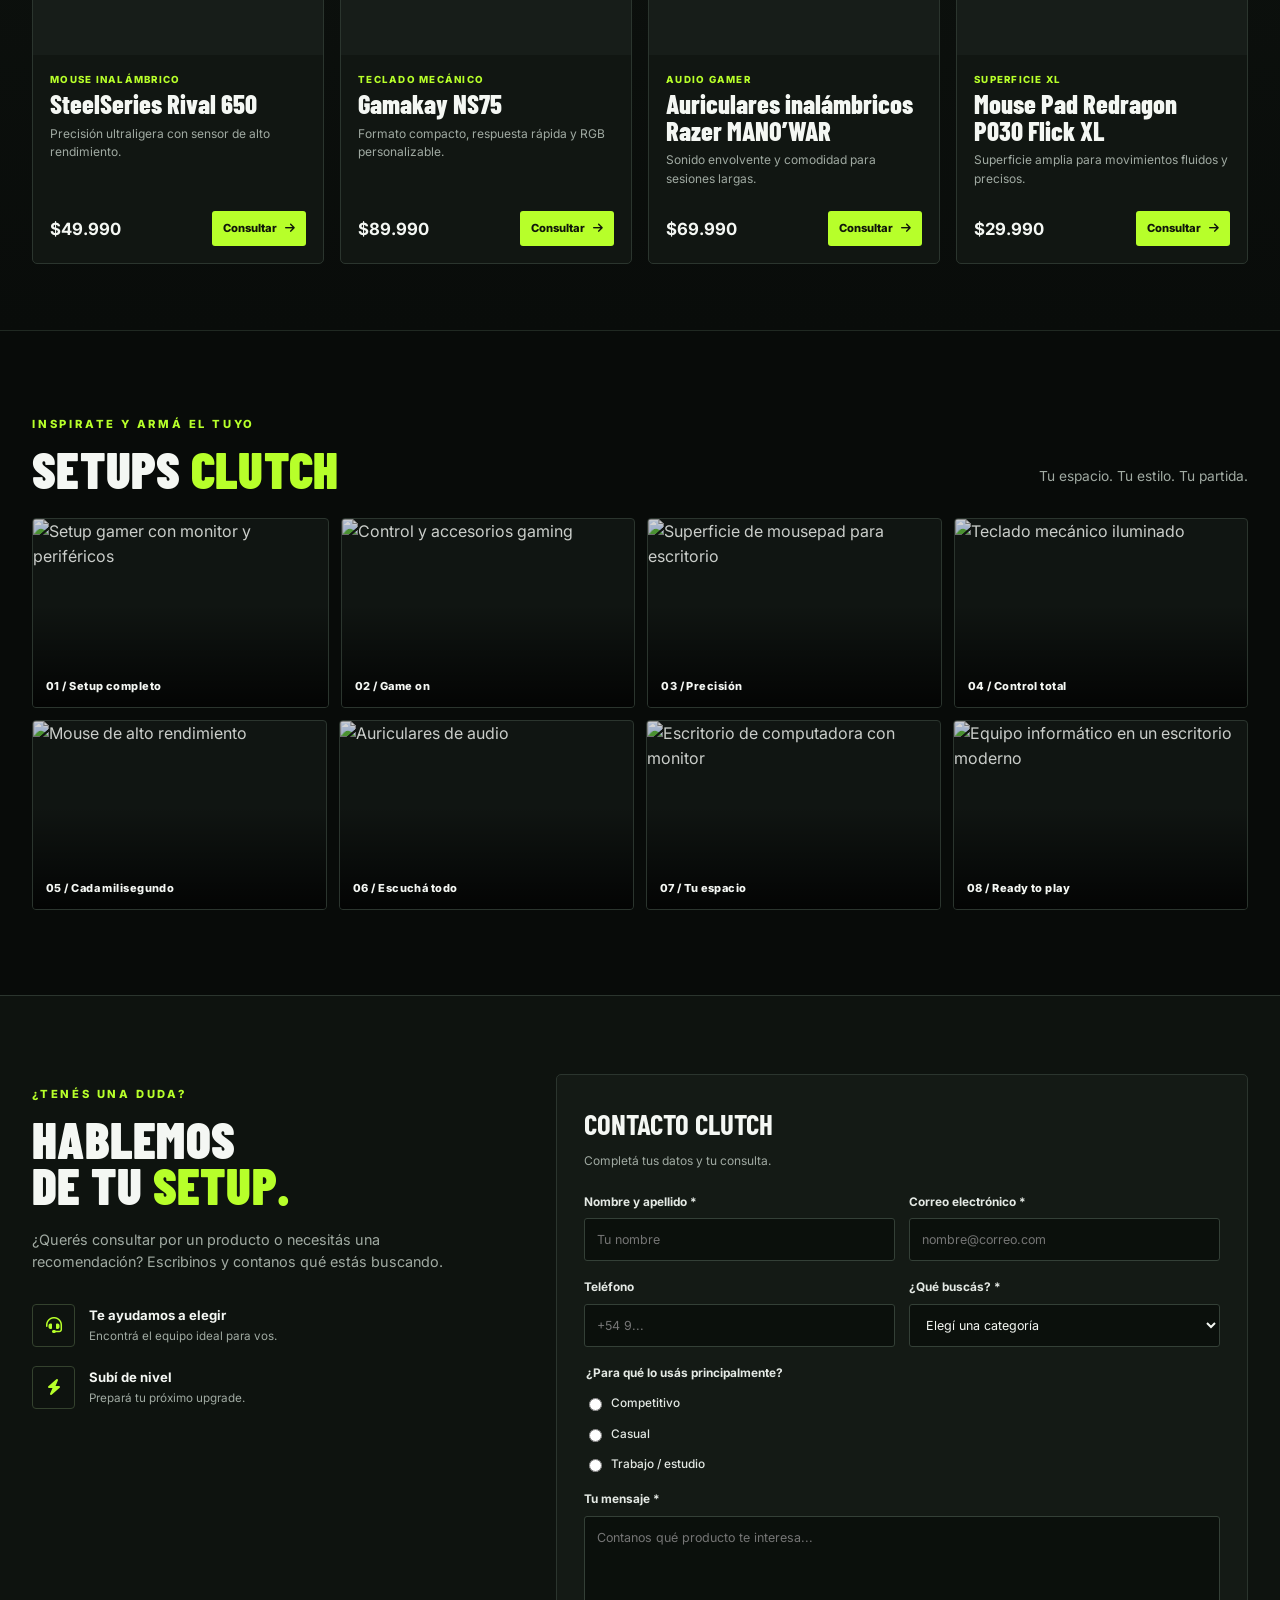
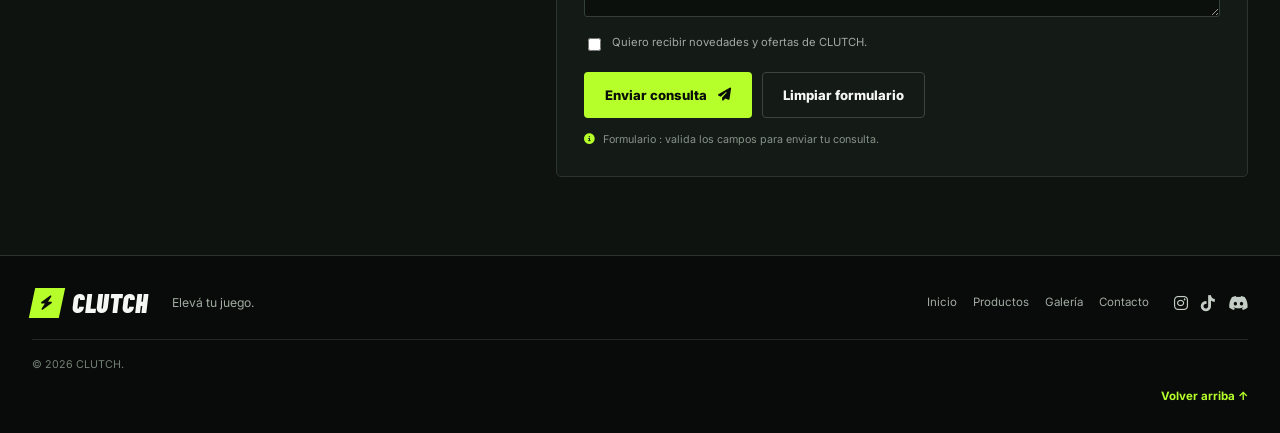
==== commit b67559d8: "consultas" ====
--- a/index.html
+++ b/index.html
@@ -106,7 +106,7 @@
           </div>
           <label class="consent"><input type="checkbox" name="novedades" value="si"> Quiero recibir novedades y ofertas de CLUTCH.</label>
           <div class="form-buttons"><button class="button button-primary" type="submit">Enviar consulta <i class="fa-solid fa-paper-plane" aria-hidden="true"></i></button><button class="button button-reset" type="reset">Limpiar formulario</button></div>
-          <p class="form-note"><i class="fa-solid fa-circle-info" aria-hidden="true"></i> Formulario demostrativo: valida los campos, pero no envía mensajes a una tienda real.</p>
+          <p class="form-note"><i class="fa-solid fa-circle-info" aria-hidden="true"></i> Formulario : valida los campos para enviar tu consulta.</p>
         </form>
       </div>
     </section>
--- a/css/styles.css
+++ b/css/styles.css
@@ -19,3 +19,8 @@
 @media(max-width:640px){html{scroll-padding-top:150px}.section-wrap{width:calc(100% - 32px)}.site-header{position:relative;flex-wrap:wrap;gap:12px;padding:13px 16px}.brand{font-size:1.7rem}.brand-symbol{width:31px;height:31px}.main-nav{order:3;width:100%;justify-content:space-between;gap:10px;font-size:.72rem}.header-cta{margin-left:auto;padding:9px 11px;font-size:.72rem}.hero{min-height:570px;align-items:flex-end}.hero-bg{object-position:58% center}.hero-shade{background:linear-gradient(0deg,rgba(5,8,6,.98) 0%,rgba(5,8,6,.82) 48%,rgba(5,8,6,.12) 100%)}.hero-content{width:calc(100% - 32px);padding:50px 0 35px}h1{font-size:clamp(4.2rem,18vw,6.5rem)}.hero-text{max-width:390px;font-size:.9rem}.hero-actions{align-items:stretch;flex-direction:column;max-width:360px}.hero-points{gap:12px 17px;font-size:.65rem}.hero-index{right:16px;bottom:13px;font-size:.9rem}.brand-intro{align-items:flex-start;flex-direction:column;gap:20px;padding-block:55px}.brand-intro h2,.contact-copy h2{font-size:3rem}.section-title{align-items:flex-start;flex-direction:column;gap:12px}.section-title h2{font-size:2.8rem}.categories{padding-block:10px 55px}.category-grid{gap:10px}.category-card{flex-basis:calc(50% - 10px);min-width:0;height:145px}.category-card span{padding:10px;font-size:1.25rem}.products-section{padding-block:55px}.product-grid{gap:12px}.product-card{flex-basis:calc(50% - 12px);min-width:0}.product-image{height:150px}.product-info{padding:12px}.product-info h3{font-size:1.35rem}.product-description{min-height:62px;font-size:.69rem}.product-bottom{align-items:flex-start;flex-direction:column}.product-button{width:100%;justify-content:center}.demo-label{font-size:.58rem}.gallery-section{padding-block:55px}.gallery{gap:9px}.gallery-item,.gallery-item.gallery-wide{flex:1 1 calc(50% - 9px);min-width:0;height:150px}.gallery-item figcaption{right:8px;bottom:8px;left:8px;font-size:.62rem}.contact-section{padding-block:55px}.contact-layout{flex-direction:column;gap:30px}.contact-copy,.contact-form{width:100%;flex-basis:auto}.contact-form{padding:20px 15px}.form-field{flex-basis:100%}.choice-label{margin-right:7px}.form-buttons{flex-direction:column}.form-buttons .button{width:100%}.site-footer{align-items:flex-start;gap:13px;padding:25px 16px}.footer-nav{flex-wrap:wrap;gap:12px}.social-links{margin-left:auto}.site-footer small{line-height:1.6}.back-top{margin-left:0}}
 @media(max-width:380px){.product-card{flex-basis:100%}.product-image{height:200px}.main-nav{font-size:.66rem}.category-card{height:125px}.category-card span{font-size:1.1rem}}
 @media(prefers-reduced-motion:reduce){*,*::before,*::after{scroll-behavior:auto!important;transition-duration:.01ms!important}}
+/* CLUTCH: efecto premium para las tarjetas */
+.product-card:hover {
+    box-shadow: 0 14px 34px rgba(183, 255, 42, 0.12);
+    transform: translateY(-3px);
+}
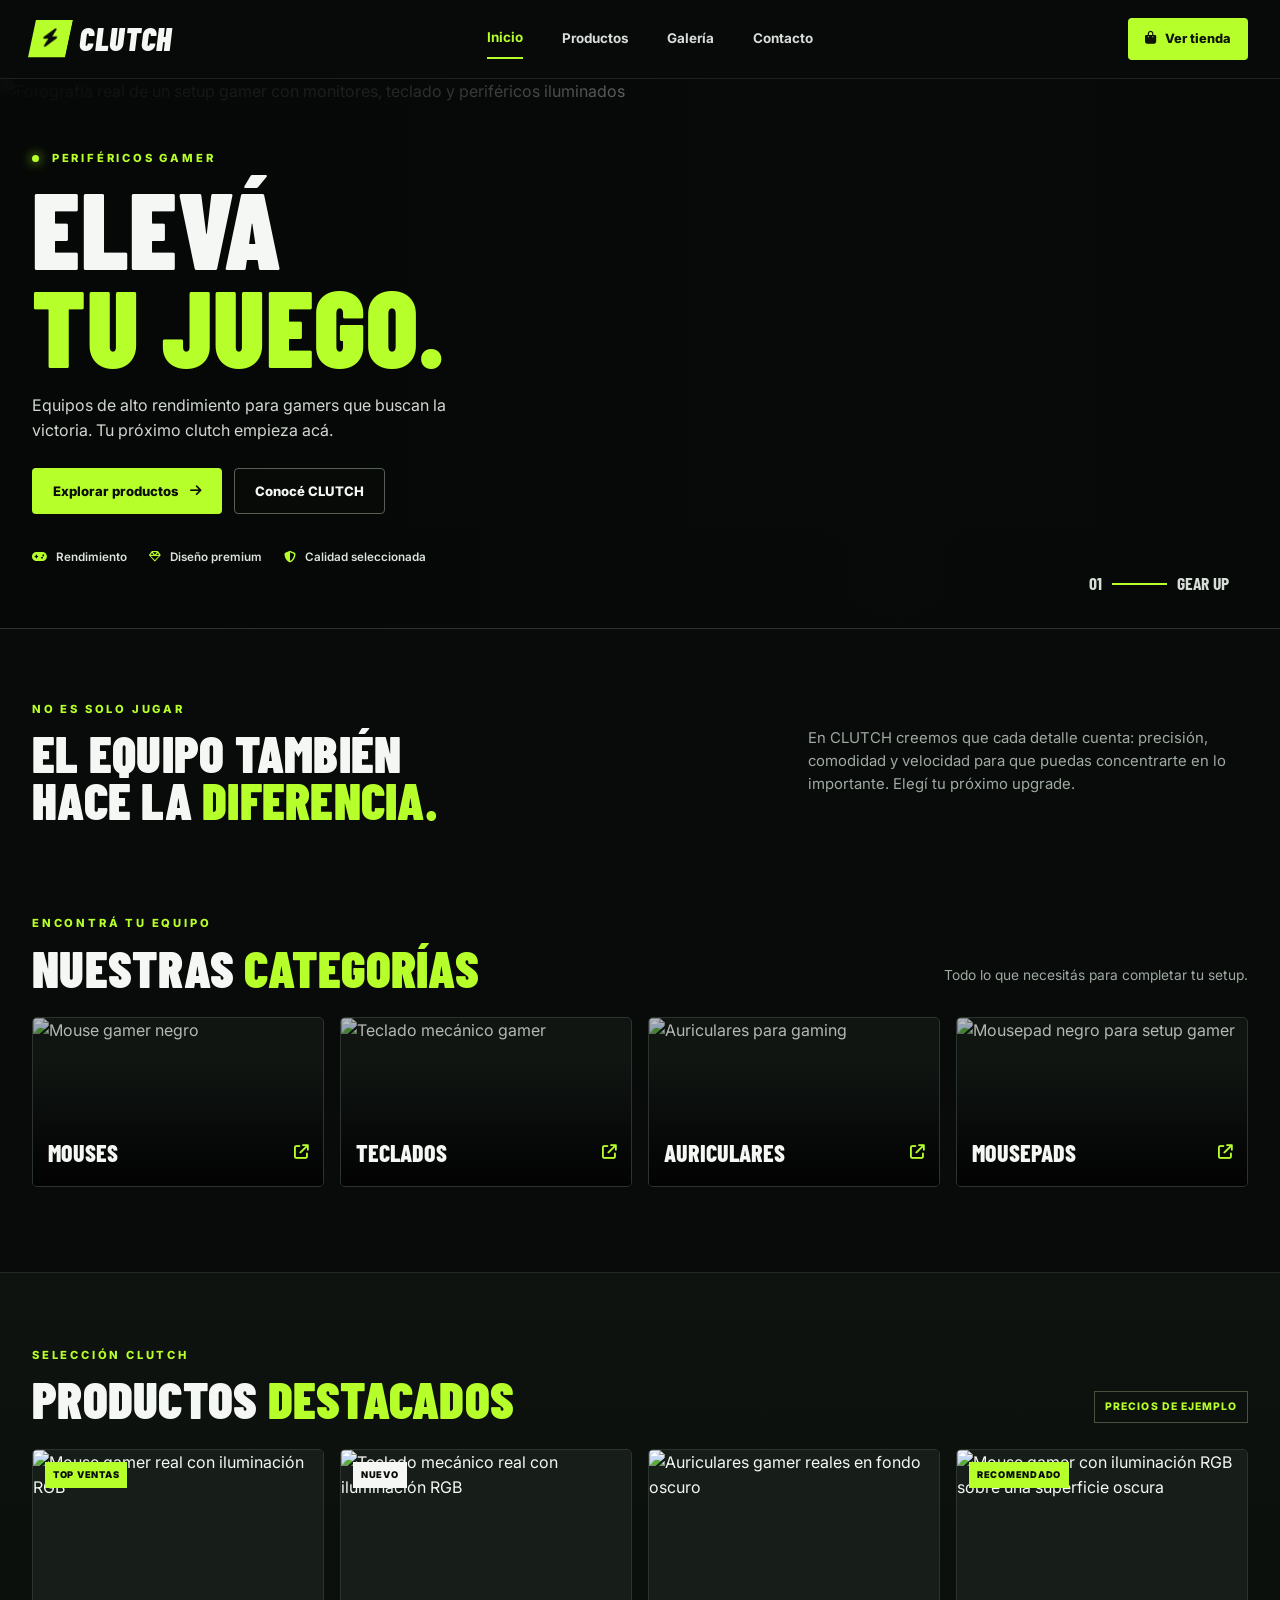
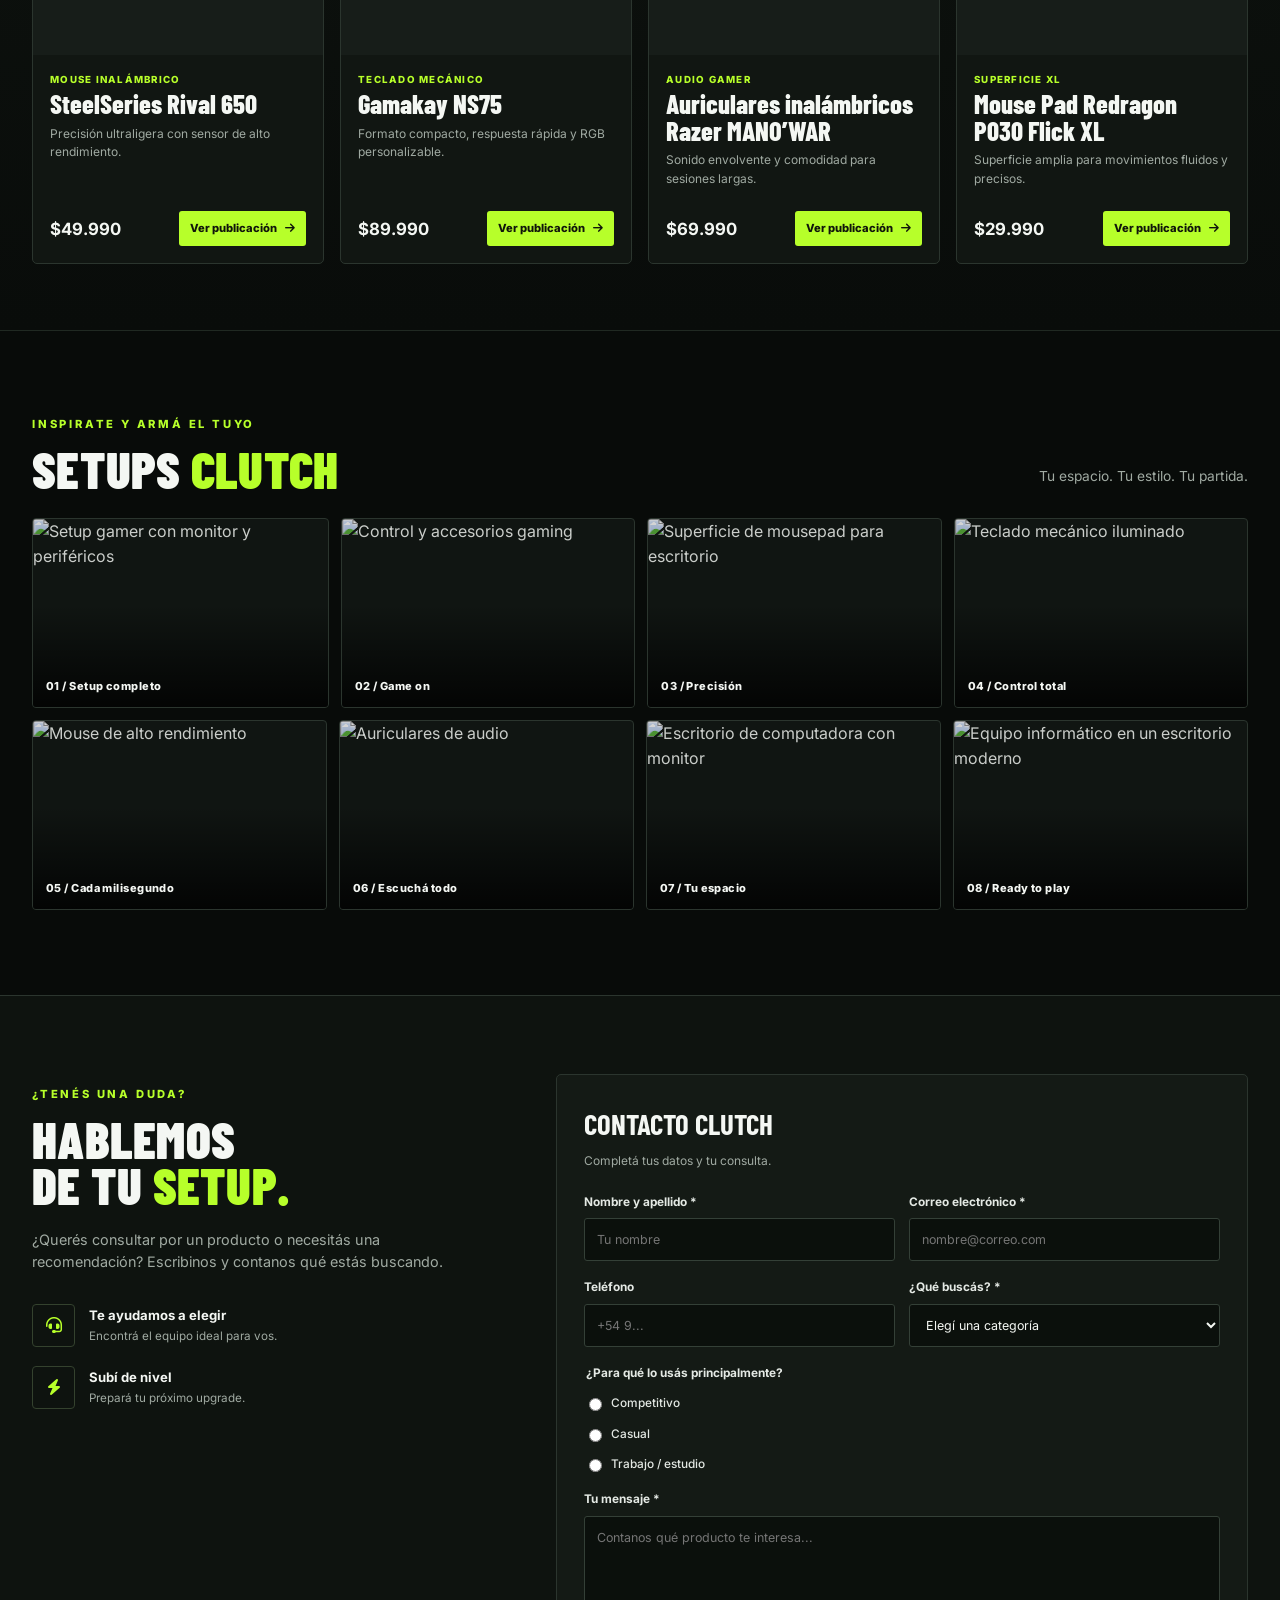
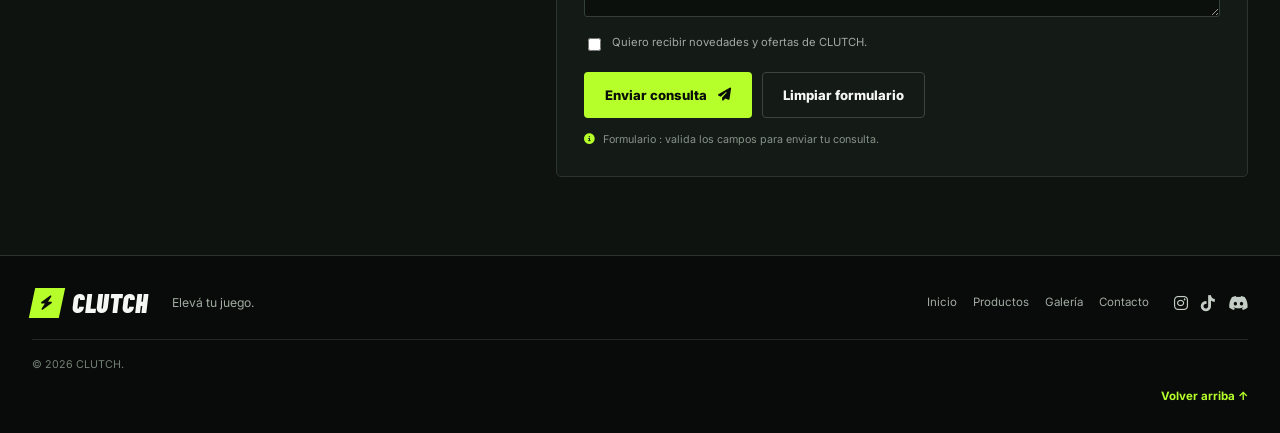
==== commit 5543dcfb: "feat: agregar publicaciones individuales con JavaScript" ====
--- a/index.html
+++ b/index.html
@@ -67,10 +67,10 @@
       <div class="section-wrap">
         <div class="section-title"><div><p class="eyebrow">SELECCIÓN CLUTCH</p><h2 id="products-title">PRODUCTOS <span>DESTACADOS</span></h2></div><span class="demo-label">PRECIOS DE EJEMPLO</span></div>
         <div class="product-grid">
-          <article class="product-card"><div class="product-image"><span class="product-badge">TOP VENTAS</span><img src="https://images.unsplash.com/photo-1636036758527-266adfee3fcf?auto=format&fit=crop&w=900&q=85" alt="Mouse gamer real con iluminación RGB"></div><div class="product-info"><p class="product-type">MOUSE INALÁMBRICO</p><h3>SteelSeries Rival 650</h3><p class="product-description">Precisión ultraligera con sensor de alto rendimiento.</p><div class="product-bottom"><strong>$49.990</strong><a class="product-button" href="#contacto" aria-label="Consultar por CLUTCH Fury X">Consultar <i class="fa-solid fa-arrow-right" aria-hidden="true"></i></a></div></div></article>
-          <article class="product-card"><div class="product-image"><span class="product-badge badge-new">NUEVO</span><img src="https://images.unsplash.com/photo-1771521971801-b24e291166d1?auto=format&fit=crop&w=900&q=85" alt="Teclado mecánico real con iluminación RGB"></div><div class="product-info"><p class="product-type">TECLADO MECÁNICO</p><h3> Gamakay NS75</h3><p class="product-description">Formato compacto, respuesta rápida y RGB personalizable.</p><div class="product-bottom"><strong>$89.990</strong><a class="product-button" href="#contacto" aria-label="Consultar por CLUTCH Core TKL">Consultar <i class="fa-solid fa-arrow-right" aria-hidden="true"></i></a></div></div></article>
-          <article class="product-card"><div class="product-image"><img src="https://images.unsplash.com/photo-1679429973860-d430a100db8c?auto=format&fit=crop&w=900&q=85" alt="Auriculares gamer reales en fondo oscuro"></div><div class="product-info"><p class="product-type">AUDIO GAMER</p><h3>Auriculares inalámbricos Razer MANO’WAR</h3><p class="product-description">Sonido envolvente y comodidad para sesiones largas.</p><div class="product-bottom"><strong>$69.990</strong><a class="product-button" href="#contacto" aria-label="Consultar por CLUTCH Vibe">Consultar <i class="fa-solid fa-arrow-right" aria-hidden="true"></i></a></div></div></article>
-          <article class="product-card"><div class="product-image"><span class="product-badge">RECOMENDADO</span><img src="https://images.unsplash.com/photo-1629429408209-1f912961dbd8?auto=format&fit=crop&w=900&q=85" alt="Mouse gamer con iluminación RGB sobre una superficie oscura"></div><div class="product-info"><p class="product-type">SUPERFICIE XL</p><h3>Mouse Pad Redragon P030 Flick XL</h3><p class="product-description">Superficie amplia para movimientos fluidos y precisos.</p><div class="product-bottom"><strong>$29.990</strong><a class="product-button" href="#contacto" aria-label="Consultar por CLUTCH XL Pro">Consultar <i class="fa-solid fa-arrow-right" aria-hidden="true"></i></a></div></div></article>
+          <article class="product-card"><div class="product-image"><span class="product-badge">TOP VENTAS</span><img src="https://images.unsplash.com/photo-1636036758527-266adfee3fcf?auto=format&fit=crop&w=900&q=85" alt="Mouse gamer real con iluminación RGB"></div><div class="product-info"><p class="product-type">MOUSE INALÁMBRICO</p><h3>SteelSeries Rival 650</h3><p class="product-description">Precisión ultraligera con sensor de alto rendimiento.</p><div class="product-bottom"><strong>$49.990</strong><a class="product-button" href="producto.html?id=rival-650" aria-label="Ver publicación de SteelSeries Rival 650">Ver publicación <i class="fa-solid fa-arrow-right" aria-hidden="true"></i></a></div></div></article>
+          <article class="product-card"><div class="product-image"><span class="product-badge badge-new">NUEVO</span><img src="https://images.unsplash.com/photo-1771521971801-b24e291166d1?auto=format&fit=crop&w=900&q=85" alt="Teclado mecánico real con iluminación RGB"></div><div class="product-info"><p class="product-type">TECLADO MECÁNICO</p><h3> Gamakay NS75</h3><p class="product-description">Formato compacto, respuesta rápida y RGB personalizable.</p><div class="product-bottom"><strong>$89.990</strong><a class="product-button" href="producto.html?id=ns75" aria-label="Ver publicación de Gamakay NS75">Ver publicación <i class="fa-solid fa-arrow-right" aria-hidden="true"></i></a></div></div></article>
+          <article class="product-card"><div class="product-image"><img src="https://images.unsplash.com/photo-1679429973860-d430a100db8c?auto=format&fit=crop&w=900&q=85" alt="Auriculares gamer reales en fondo oscuro"></div><div class="product-info"><p class="product-type">AUDIO GAMER</p><h3>Auriculares inalámbricos Razer MANO’WAR</h3><p class="product-description">Sonido envolvente y comodidad para sesiones largas.</p><div class="product-bottom"><strong>$69.990</strong><a class="product-button" href="producto.html?id=manowar" aria-label="Ver publicación de Razer MANO’WAR">Ver publicación <i class="fa-solid fa-arrow-right" aria-hidden="true"></i></a></div></div></article>
+          <article class="product-card"><div class="product-image"><span class="product-badge">RECOMENDADO</span><img src="https://images.unsplash.com/photo-1629429408209-1f912961dbd8?auto=format&fit=crop&w=900&q=85" alt="Mouse gamer con iluminación RGB sobre una superficie oscura"></div><div class="product-info"><p class="product-type">SUPERFICIE XL</p><h3>Mouse Pad Redragon P030 Flick XL</h3><p class="product-description">Superficie amplia para movimientos fluidos y precisos.</p><div class="product-bottom"><strong>$29.990</strong><a class="product-button" href="producto.html?id=p030" aria-label="Ver publicación de Redragon P030 Flick XL">Ver publicación <i class="fa-solid fa-arrow-right" aria-hidden="true"></i></a></div></div></article>
         </div>
       </div>
     </section>
